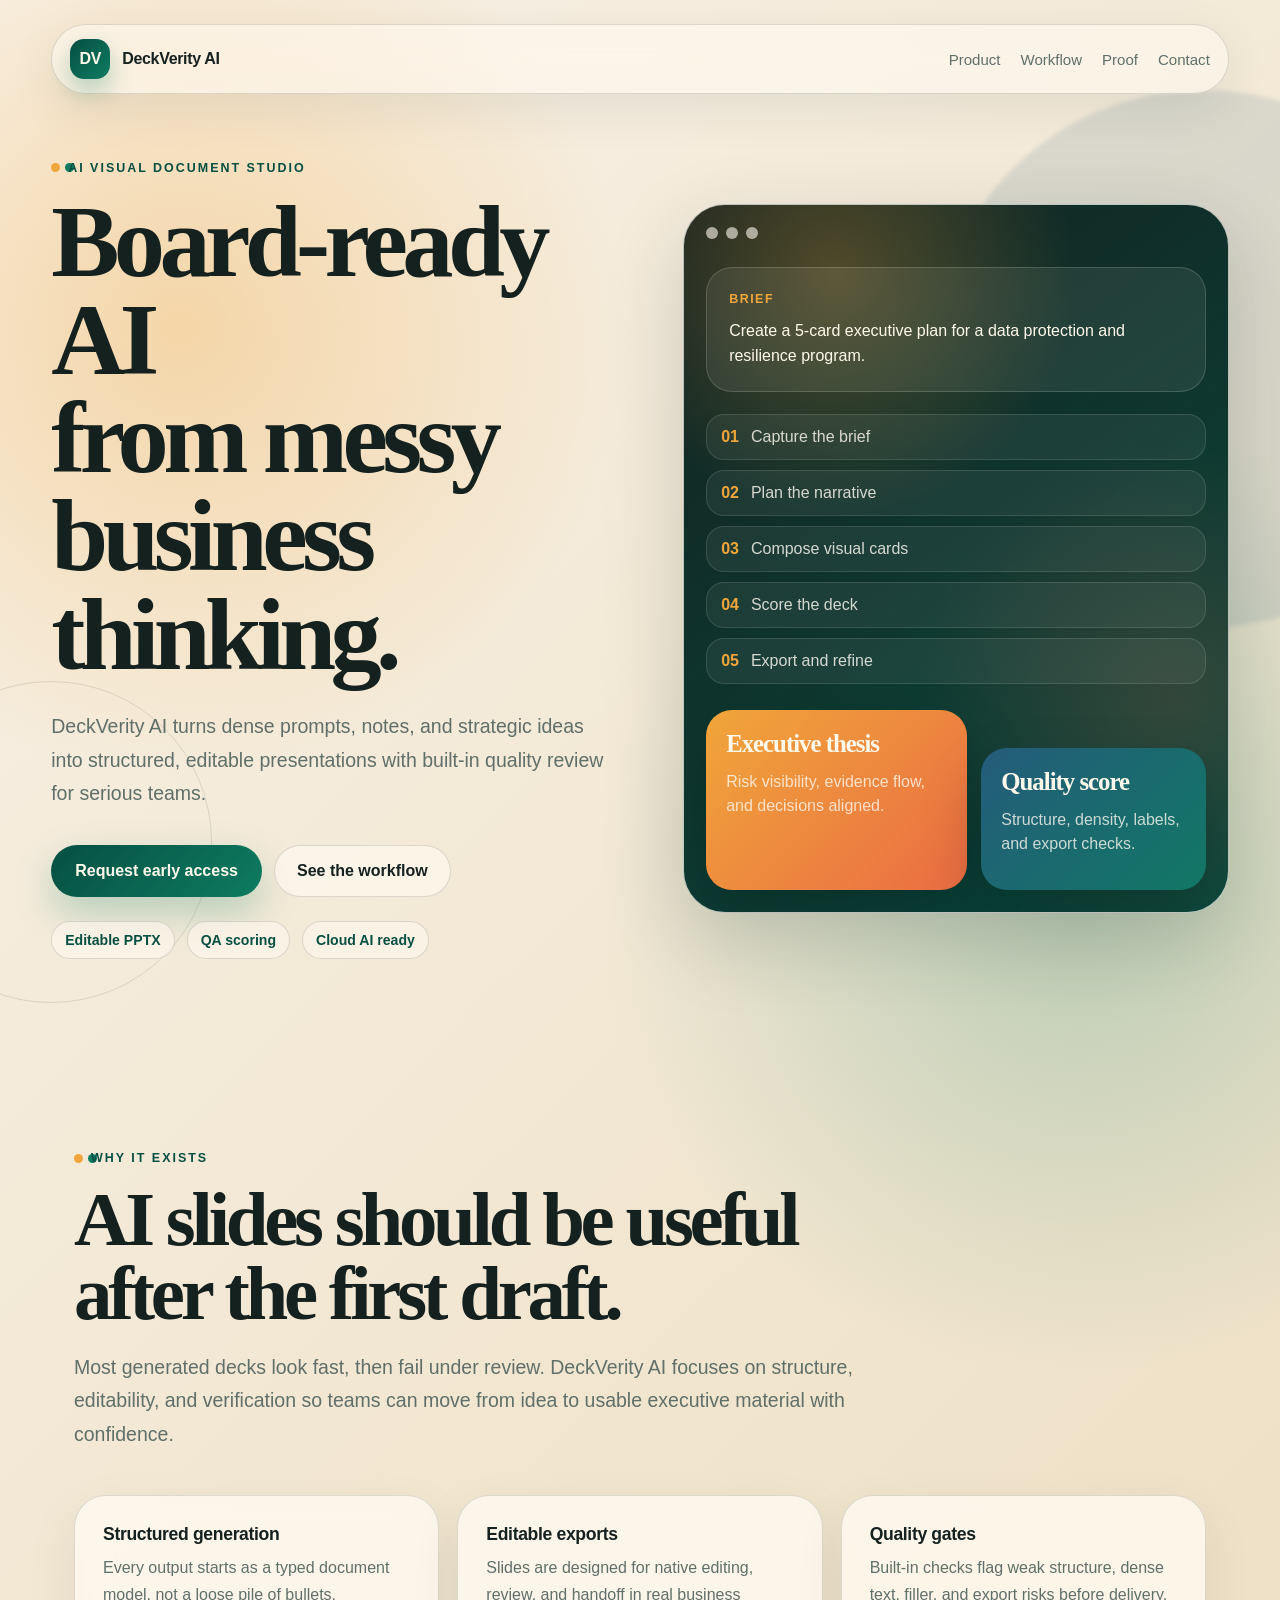
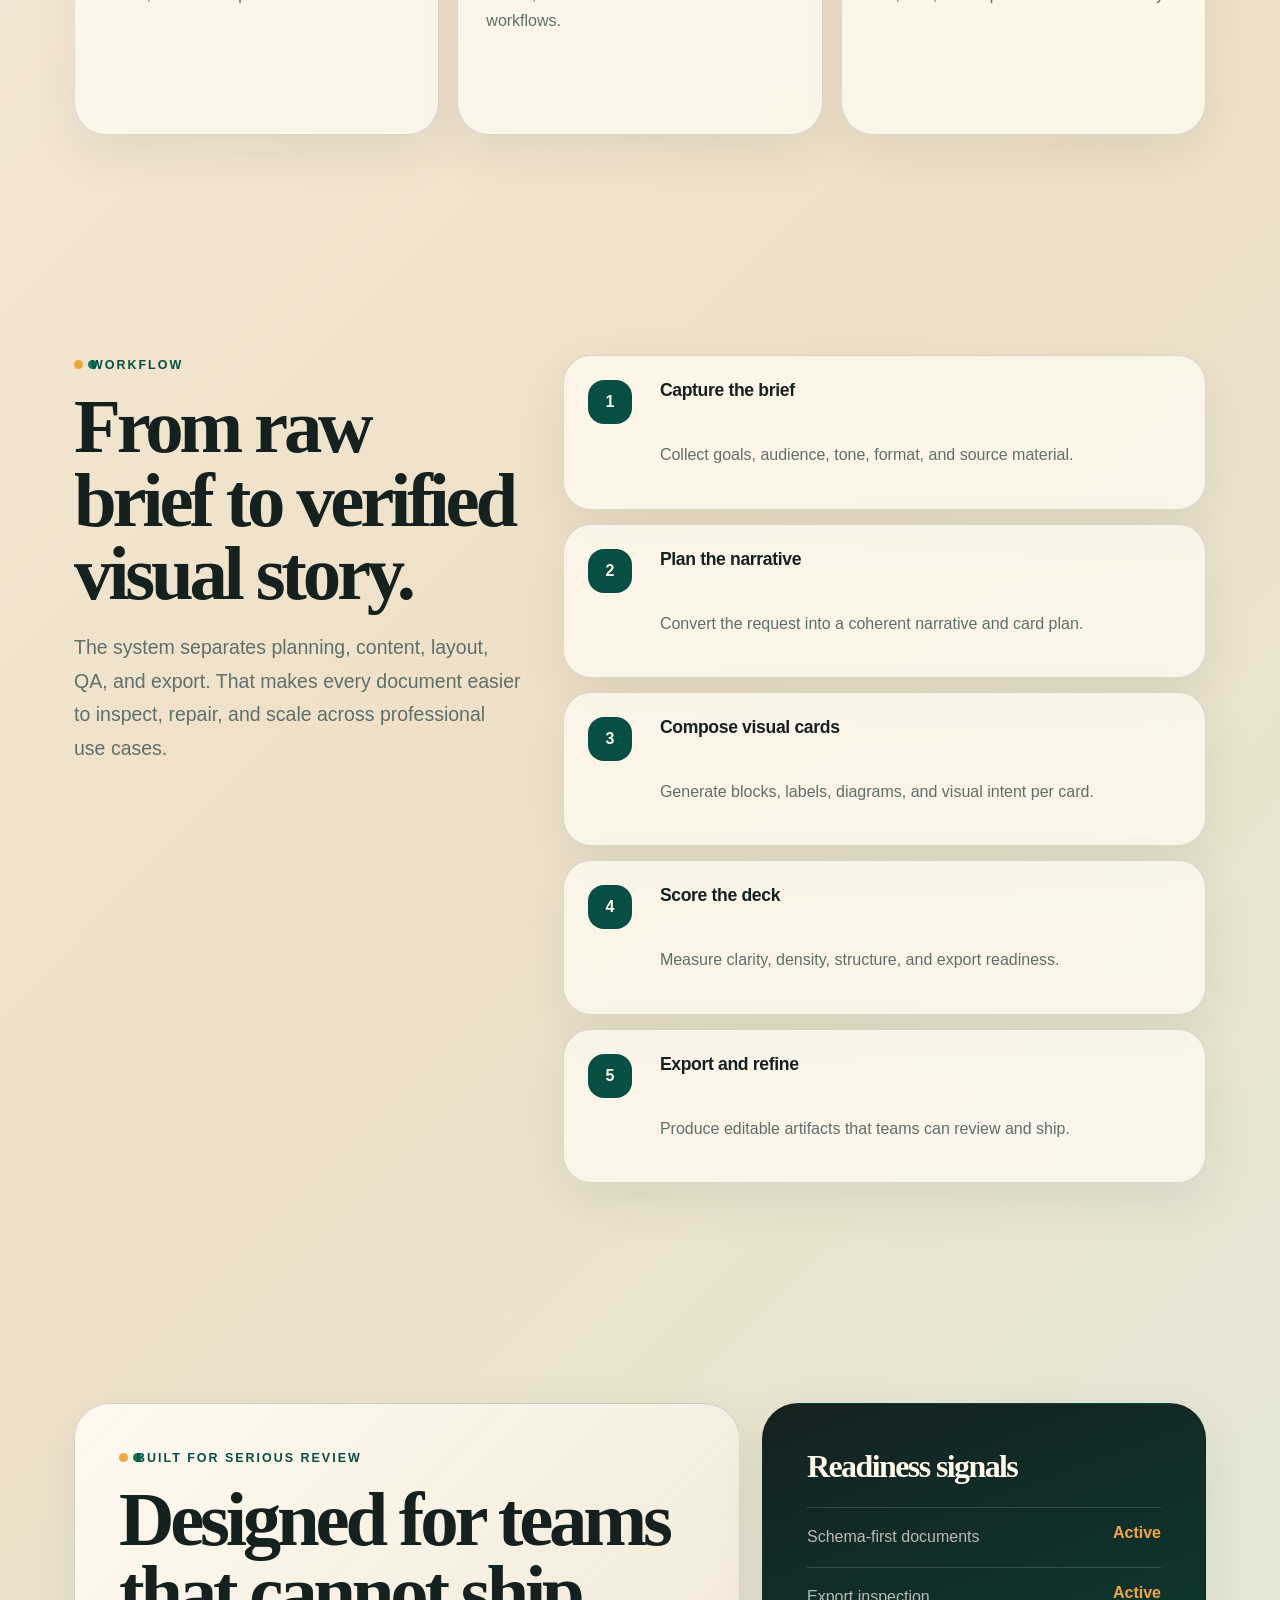
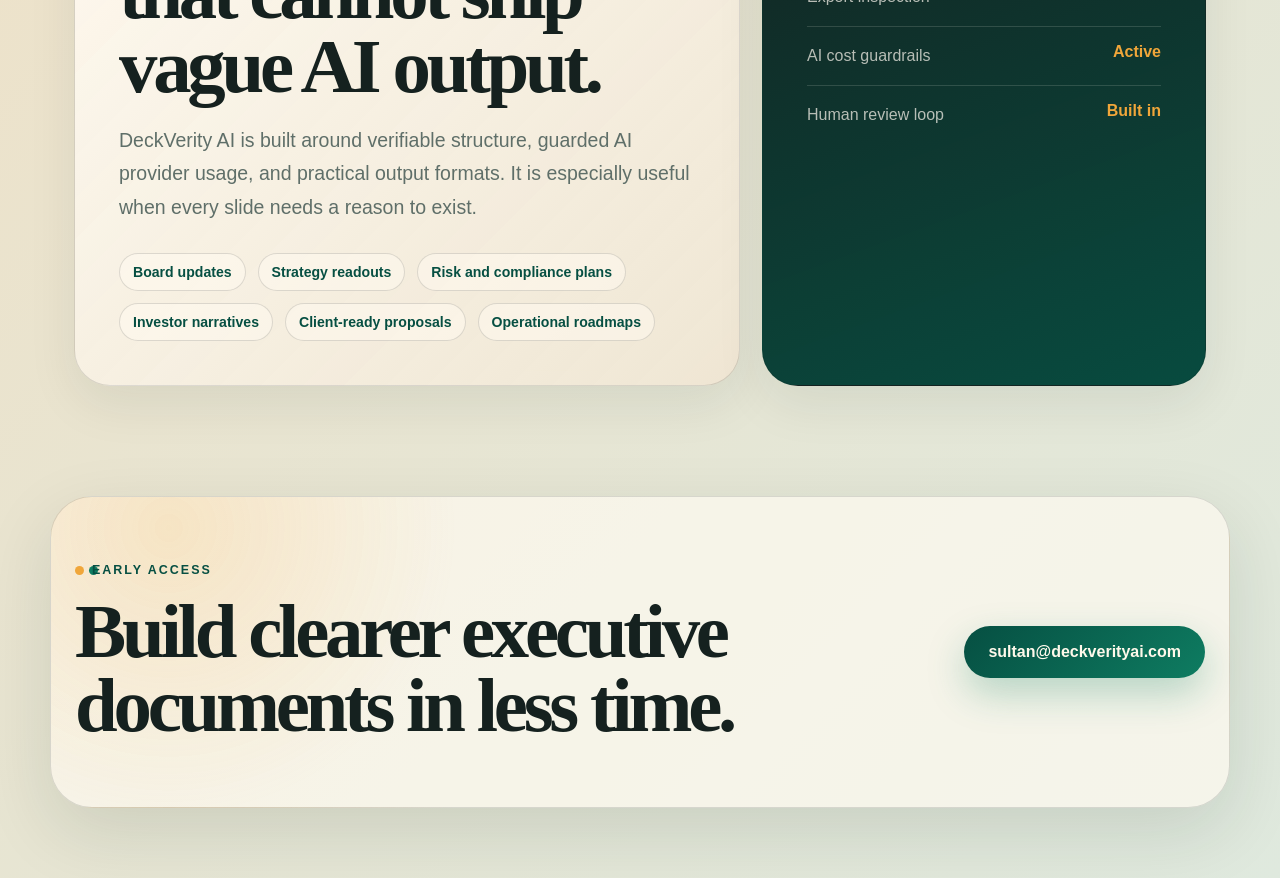
==== index.html @ cd932d47 "Deploy DeckVerity AI landing page" ====
<!doctype html>
<html lang="en">
  <head>
    <meta charset="UTF-8" />
    <meta name="viewport" content="width=device-width, initial-scale=1.0" />
    <title>DeckVerity AI</title>
    <style>
      body { margin: 0; }
    </style>
    <script type="module" crossorigin src="/assets/index-Dp0NzWMW.js"></script>
    <link rel="stylesheet" crossorigin href="/assets/index-F34kHirM.css">
  </head>
  <body>
    <div id="root"></div>
  </body>
</html>
---- assets/index-F34kHirM.css ----
:root{--ink: #15211f;--muted: #5f6f69;--paper: #f6f0e5;--paper-deep: #eadfc9;--card: rgba(255, 250, 241, .78);--line: rgba(21, 33, 31, .14);--green: #0e7c61;--green-dark: #064f42;--amber: #f0a63a;--coral: #e95f45;--blue: #245c7a;--shadow: 0 26px 80px rgba(16, 38, 32, .18);color:var(--ink);font-family:Aptos Display,Trebuchet MS,Gill Sans,sans-serif;background:var(--paper)}*{box-sizing:border-box}html{scroll-behavior:smooth}body{margin:0;min-width:320px;background:radial-gradient(circle at 14% 8%,rgba(240,166,58,.34),transparent 28rem),radial-gradient(circle at 84% 22%,rgba(14,124,97,.24),transparent 30rem),linear-gradient(135deg,#f8f1e6,#efe1c7 52%,#dfe9de)}a{color:inherit;text-decoration:none}.site-shell{overflow:hidden}.hero-section{position:relative;min-height:100vh;padding:24px clamp(18px,4vw,72px) 80px}.hero-section:before,.hero-section:after{position:absolute;content:"";border-radius:999px;pointer-events:none}.hero-section:before{width:42vw;height:42vw;right:-15vw;top:10vh;background:#245c7a1f;filter:blur(2px)}.hero-section:after{width:320px;height:320px;left:-110px;bottom:4vh;border:1px solid rgba(21,33,31,.12)}.nav-bar{position:relative;z-index:3;display:flex;align-items:center;justify-content:space-between;gap:24px;max-width:1180px;margin:0 auto;padding:14px 18px;border:1px solid var(--line);border-radius:999px;background:#fffaf18f;-webkit-backdrop-filter:blur(18px);backdrop-filter:blur(18px);box-shadow:0 14px 50px #10262014}.brand{display:inline-flex;align-items:center;gap:12px;font-weight:800;letter-spacing:-.02em}.brand-mark{display:grid;width:40px;height:40px;place-items:center;border-radius:14px;color:#fff9eb;background:linear-gradient(135deg,var(--green-dark),var(--green)),var(--green);box-shadow:0 12px 26px #0e7c614d}.nav-links{display:flex;align-items:center;gap:20px;color:var(--muted);font-size:.94rem}.nav-links a{transition:color .18s ease,transform .18s ease}.nav-links a:hover{color:var(--green-dark);transform:translateY(-1px)}.hero-grid{position:relative;z-index:2;display:grid;grid-template-columns:minmax(0,1.02fr) minmax(360px,.98fr);gap:clamp(28px,5vw,76px);align-items:center;max-width:1180px;margin:64px auto 0}.hero-copy{min-width:0;animation:rise-in .52s ease both}.eyebrow{display:inline-flex;width:fit-content;align-items:center;gap:8px;margin-bottom:18px;color:var(--green-dark);font-size:.78rem;font-weight:800;letter-spacing:.16em;text-transform:uppercase}.eyebrow:before{width:9px;height:9px;content:"";border-radius:99px;background:var(--amber);box-shadow:14px 0 0 var(--green)}h1,h2,h3,p{margin-top:0}h1,h2{font-family:Georgia,Iowan Old Style,Palatino Linotype,serif;line-height:.96;letter-spacing:-.055em}h1{max-width:770px;margin-bottom:26px;color:var(--ink);font-size:clamp(3.8rem,8vw,6.9rem)}h1 span{display:block}h2{margin-bottom:20px;font-size:clamp(2.6rem,6vw,5.4rem)}h3{margin-bottom:10px;font-size:1.1rem;letter-spacing:-.02em}.hero-lede,.section-heading p,.workflow-copy p,.proof-card p{color:var(--muted);font-size:clamp(1.02rem,1.6vw,1.22rem);line-height:1.72}.hero-lede{max-width:650px}.hero-actions,.hero-metrics,.use-case-list{display:flex;flex-wrap:wrap;gap:12px}.hero-actions{margin:34px 0 24px}.primary-action,.secondary-action{display:inline-flex;align-items:center;justify-content:center;min-height:52px;border-radius:999px;font-weight:800;transition:transform .18s ease,box-shadow .18s ease,background .18s ease}.primary-action{padding:0 24px;color:#fff9eb;background:linear-gradient(135deg,var(--green-dark),var(--green));box-shadow:0 16px 38px #0e7c6145}.secondary-action{padding:0 22px;border:1px solid var(--line);background:#fffaf19e}.primary-action:hover,.secondary-action:hover{transform:translateY(-2px);box-shadow:0 18px 44px #10262024}.hero-metrics span,.use-case-list span{padding:10px 13px;border:1px solid var(--line);border-radius:999px;color:var(--green-dark);background:#fffaf18a;font-size:.88rem;font-weight:700}.product-preview{position:relative;overflow:hidden;min-width:0;min-height:560px;padding:22px;border:1px solid rgba(255,250,241,.72);border-radius:42px;background:linear-gradient(145deg,#15211ff2,#064f42e6),var(--ink);box-shadow:var(--shadow);animation:rise-in .56s .1s ease both}.product-preview:before{position:absolute;top:0;right:0;bottom:0;left:0;content:"";background:radial-gradient(circle at 28% 10%,rgba(240,166,58,.28),transparent 15rem),radial-gradient(circle at 90% 70%,rgba(233,95,69,.18),transparent 16rem)}.preview-toolbar,.prompt-card,.generation-rail,.slide-stack{position:relative;z-index:1}.preview-toolbar{display:flex;gap:8px;margin-bottom:28px}.preview-toolbar span{width:12px;height:12px;border-radius:999px;background:#fffaf199}.prompt-card{padding:22px;border:1px solid rgba(255,250,241,.16);border-radius:26px;color:#fff9eb;background:#fffaf114;line-height:1.55}.prompt-label{display:block;margin-bottom:10px;color:var(--amber);font-size:.78rem;font-weight:900;letter-spacing:.12em;text-transform:uppercase}.generation-rail{display:grid;gap:10px;margin:22px 0}.rail-item{display:flex;align-items:center;gap:12px;padding:13px 14px;border:1px solid rgba(255,250,241,.12);border-radius:18px;color:#fffaf1d1;background:#fffaf10f}.rail-item span{color:var(--amber);font-weight:900}.slide-stack{display:grid;grid-template-columns:1fr .86fr;gap:14px;align-items:end;margin-top:26px}.mini-slide{min-height:180px;padding:20px;border-radius:26px;color:#fff9eb;box-shadow:0 28px 60px #00000038}.mini-slide strong,.mini-slide span{display:block}.mini-slide strong{margin-bottom:12px;font-family:Georgia,Iowan Old Style,serif;font-size:1.55rem;letter-spacing:-.04em}.mini-slide span{color:#fffaf1c7;line-height:1.52}.slide-one{background:linear-gradient(135deg,#f0a63af2,#e95f45d1),var(--amber)}.slide-two{min-height:142px;background:linear-gradient(135deg,#245c7aeb,#0e7c61db),var(--blue)}.section-band,.workflow-section,.proof-section,.cta-section{position:relative;max-width:1180px;margin:0 auto;padding:110px clamp(18px,4vw,24px)}.section-heading{max-width:860px;margin-bottom:44px}.pillar-grid{display:grid;grid-template-columns:repeat(3,minmax(0,1fr));gap:18px}.pillar-card,.timeline-card,.proof-card,.assurance-panel{border:1px solid var(--line);background:var(--card);-webkit-backdrop-filter:blur(16px);backdrop-filter:blur(16px);box-shadow:0 18px 50px #10262014}.pillar-card{min-height:240px;padding:28px;border-radius:32px}.pillar-card p,.timeline-card p,.assurance-row span{color:var(--muted);line-height:1.65}.workflow-section{display:grid;grid-template-columns:minmax(0,.82fr) minmax(0,1.18fr);gap:42px;align-items:start}.workflow-copy{position:sticky;top:28px}.timeline{display:grid;gap:14px}.timeline-card{display:grid;grid-template-columns:54px 1fr;gap:18px;padding:24px;border-radius:28px}.timeline-card span{display:grid;width:44px;height:44px;place-items:center;border-radius:16px;color:#fff9eb;background:var(--green-dark);font-weight:900}.timeline-card h3,.timeline-card p{grid-column:2}.proof-section{display:grid;grid-template-columns:minmax(0,1.2fr) minmax(320px,.8fr);gap:22px}.proof-card,.assurance-panel{border-radius:36px;padding:clamp(26px,4vw,44px)}.proof-card{background:linear-gradient(135deg,#fffaf1d1,#eadfc9b3),var(--card)}.use-case-list{margin-top:28px}.assurance-panel{color:#fff9eb;background:linear-gradient(160deg,#15211ff2,#064f42e8),var(--ink)}.assurance-panel h3{margin-bottom:22px;font-family:Georgia,Iowan Old Style,serif;font-size:2rem;letter-spacing:-.05em}.assurance-row{display:flex;justify-content:space-between;gap:16px;padding:16px 0;border-top:1px solid rgba(255,250,241,.14)}.assurance-row span{color:#fffaf1b3}.assurance-row strong{color:var(--amber)}.cta-section{display:flex;align-items:center;justify-content:space-between;gap:24px;margin-bottom:70px;padding-top:64px;padding-bottom:64px;border:1px solid var(--line);border-radius:42px;background:radial-gradient(circle at 10% 10%,rgba(240,166,58,.2),transparent 18rem),#fffaf1a8;box-shadow:0 24px 70px #1026201f}.cta-section h2{max-width:720px;margin-bottom:0}@keyframes rise-in{0%{opacity:.96;transform:translateY(24px)}to{opacity:1;transform:translateY(0)}}@media (max-width: 920px){.nav-bar,.hero-grid,.workflow-section,.proof-section,.cta-section{display:flex;flex-direction:column}.nav-bar{align-items:stretch;border-radius:28px}.nav-links{justify-content:space-between;overflow-x:auto}.hero-grid{margin-top:58px}.hero-copy,.product-preview{max-width:100%;min-width:0;width:100%}.product-preview{width:100%;min-height:560px}.pillar-grid{grid-template-columns:1fr}.workflow-copy{position:static}.cta-section{align-items:flex-start}}@media (max-width: 560px){.hero-section{padding:14px 20px 70px;overflow:hidden}.hero-copy,.product-preview{max-width:min(300px,calc(100vw - 40px));width:min(300px,calc(100vw - 40px));margin-inline:auto}h1{max-width:min(300px,calc(100vw - 40px));font-size:clamp(2.15rem,8.8vw,2.55rem);line-height:1.02;overflow-wrap:normal}.hero-lede{max-width:min(300px,calc(100vw - 40px));font-size:1rem;overflow-wrap:break-word}.nav-links{gap:14px;font-size:.86rem}.hero-actions a,.cta-section .primary-action{width:100%}.product-preview{min-height:auto;border-radius:30px;padding:18px}.slide-stack,.timeline-card{grid-template-columns:1fr}.timeline-card h3,.timeline-card p{grid-column:auto}}
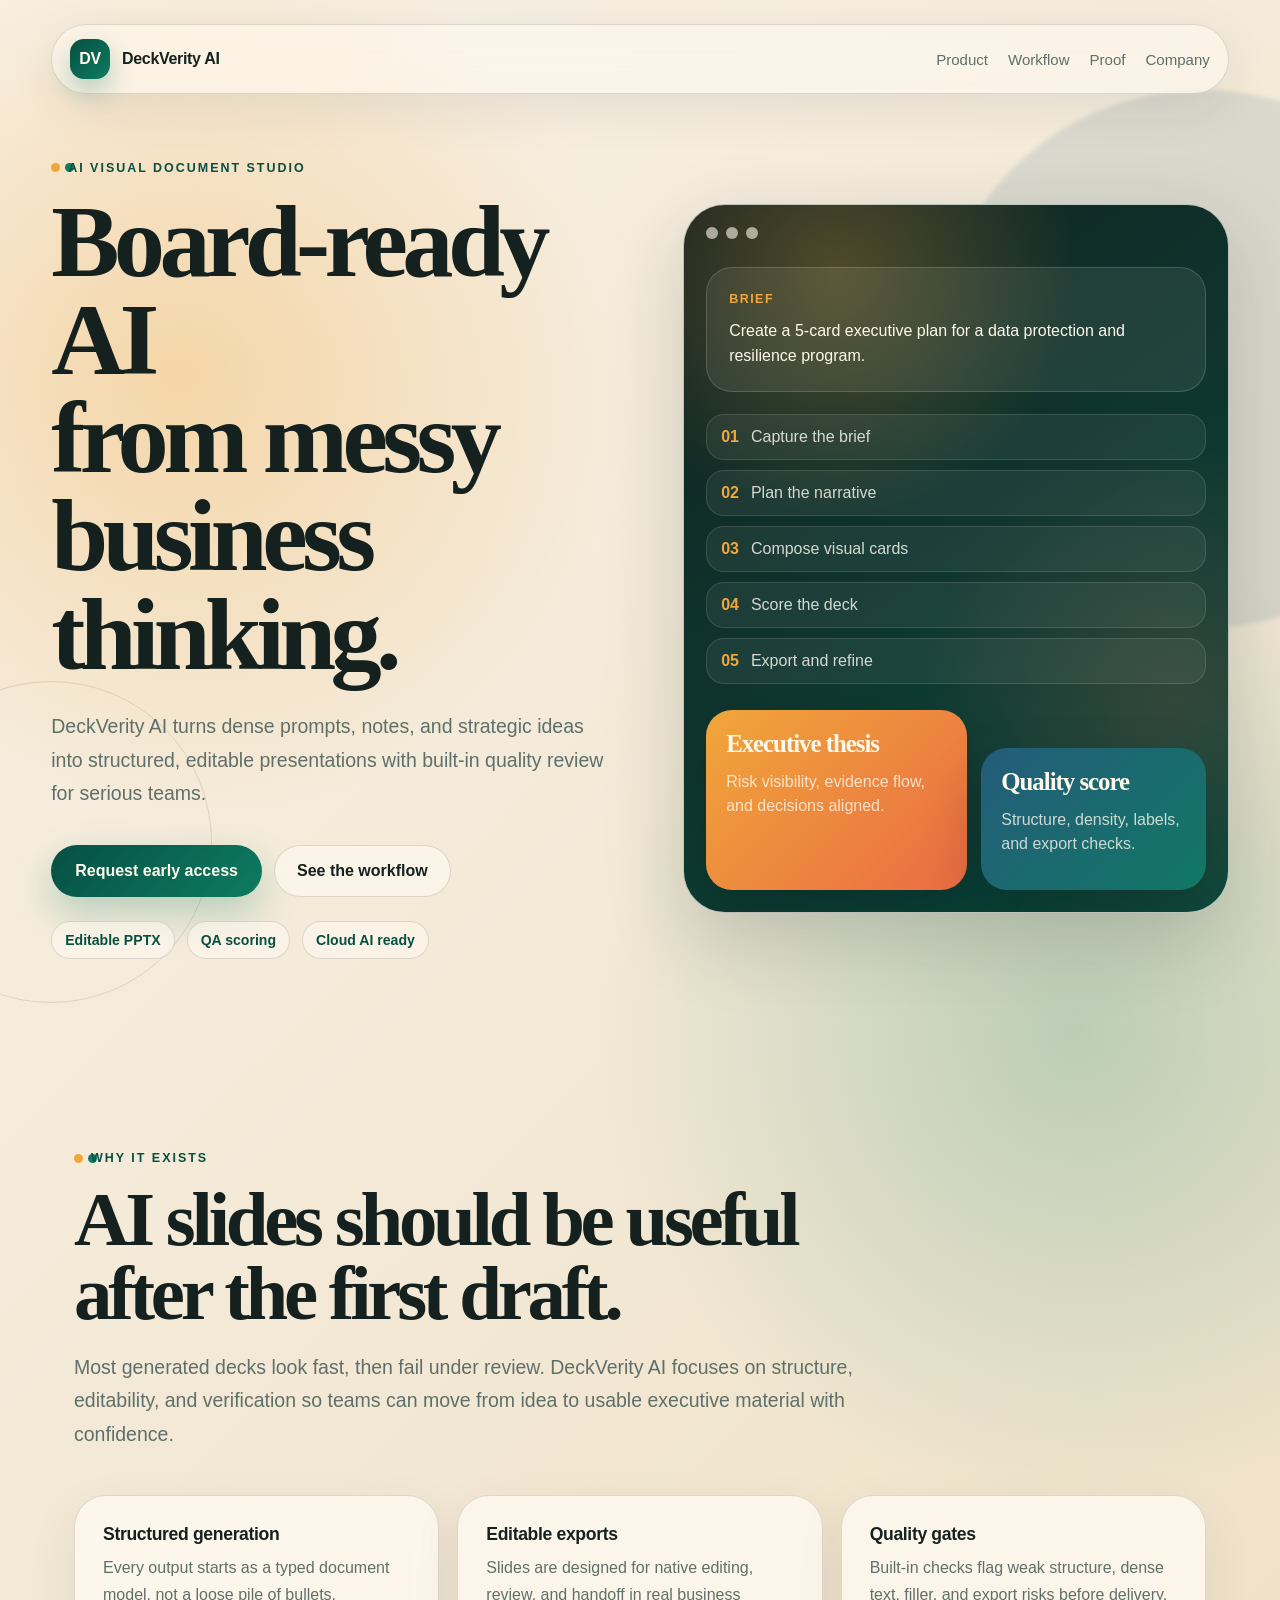
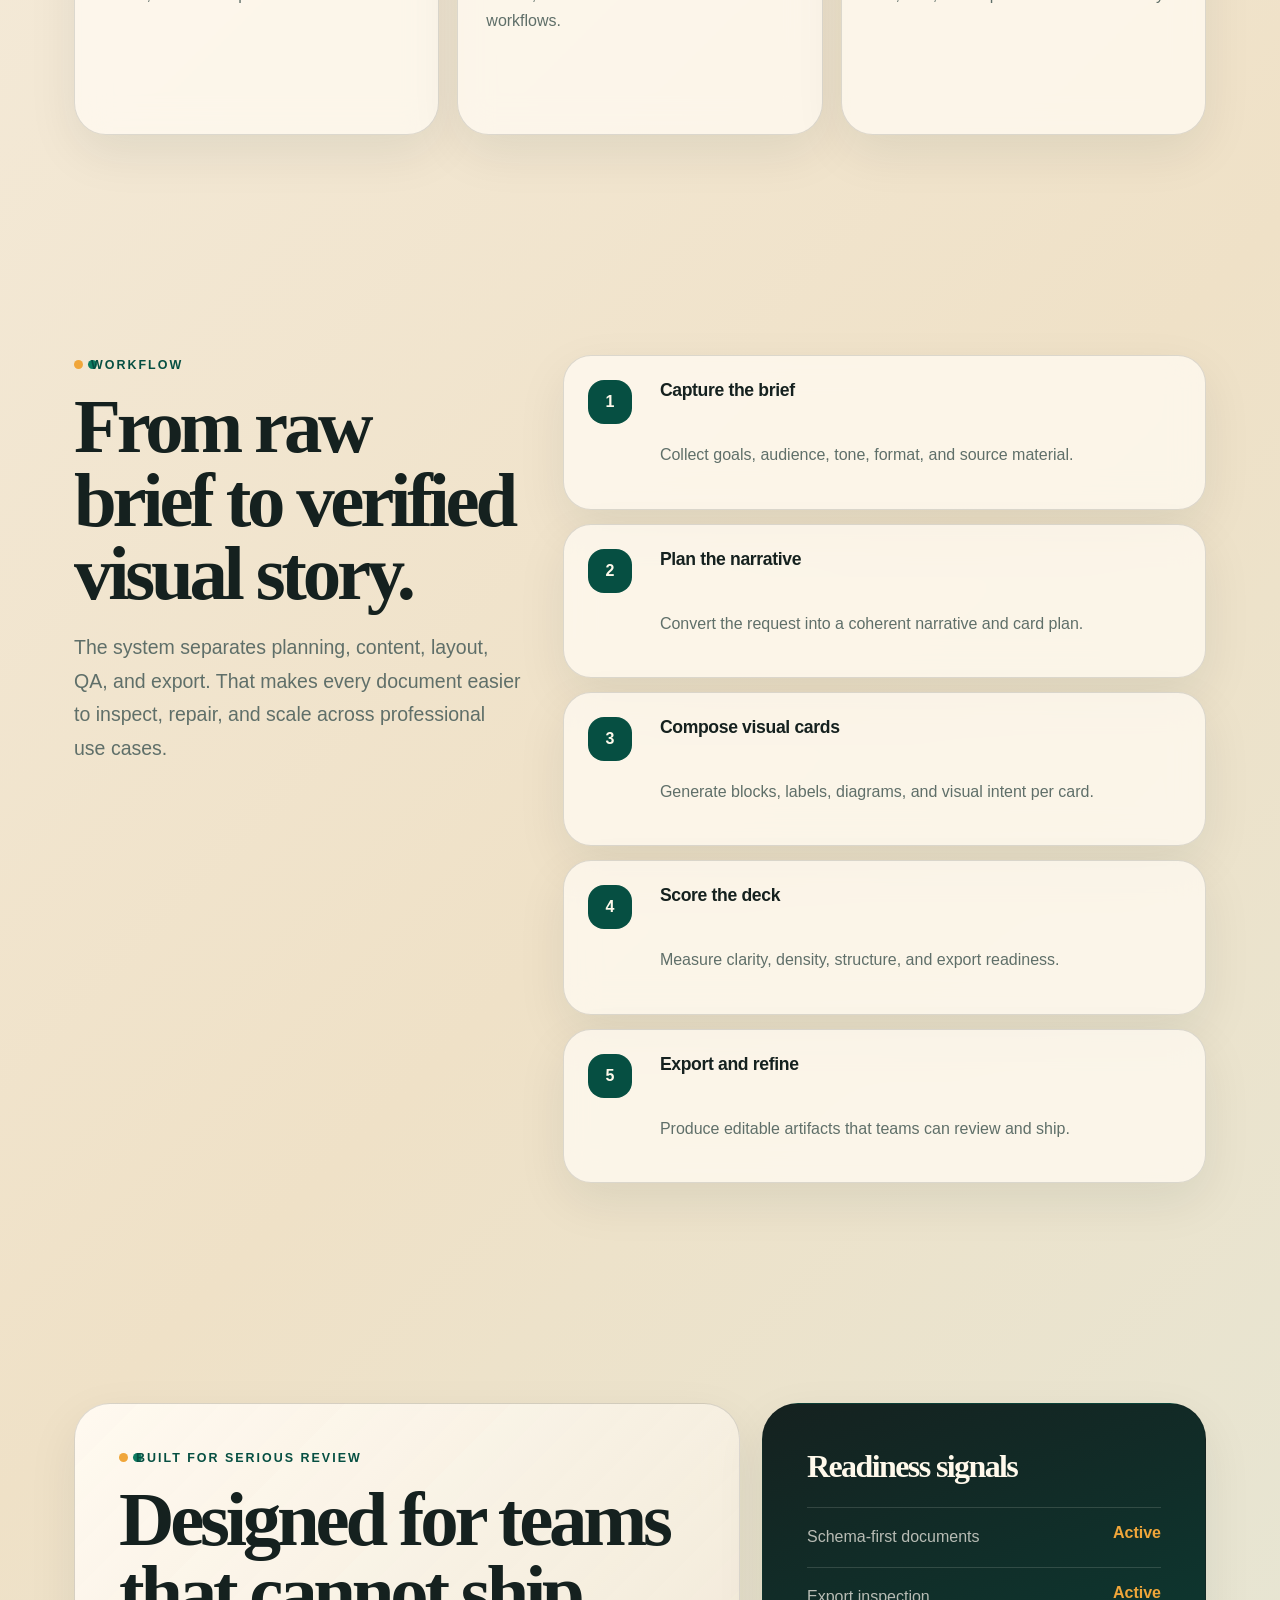
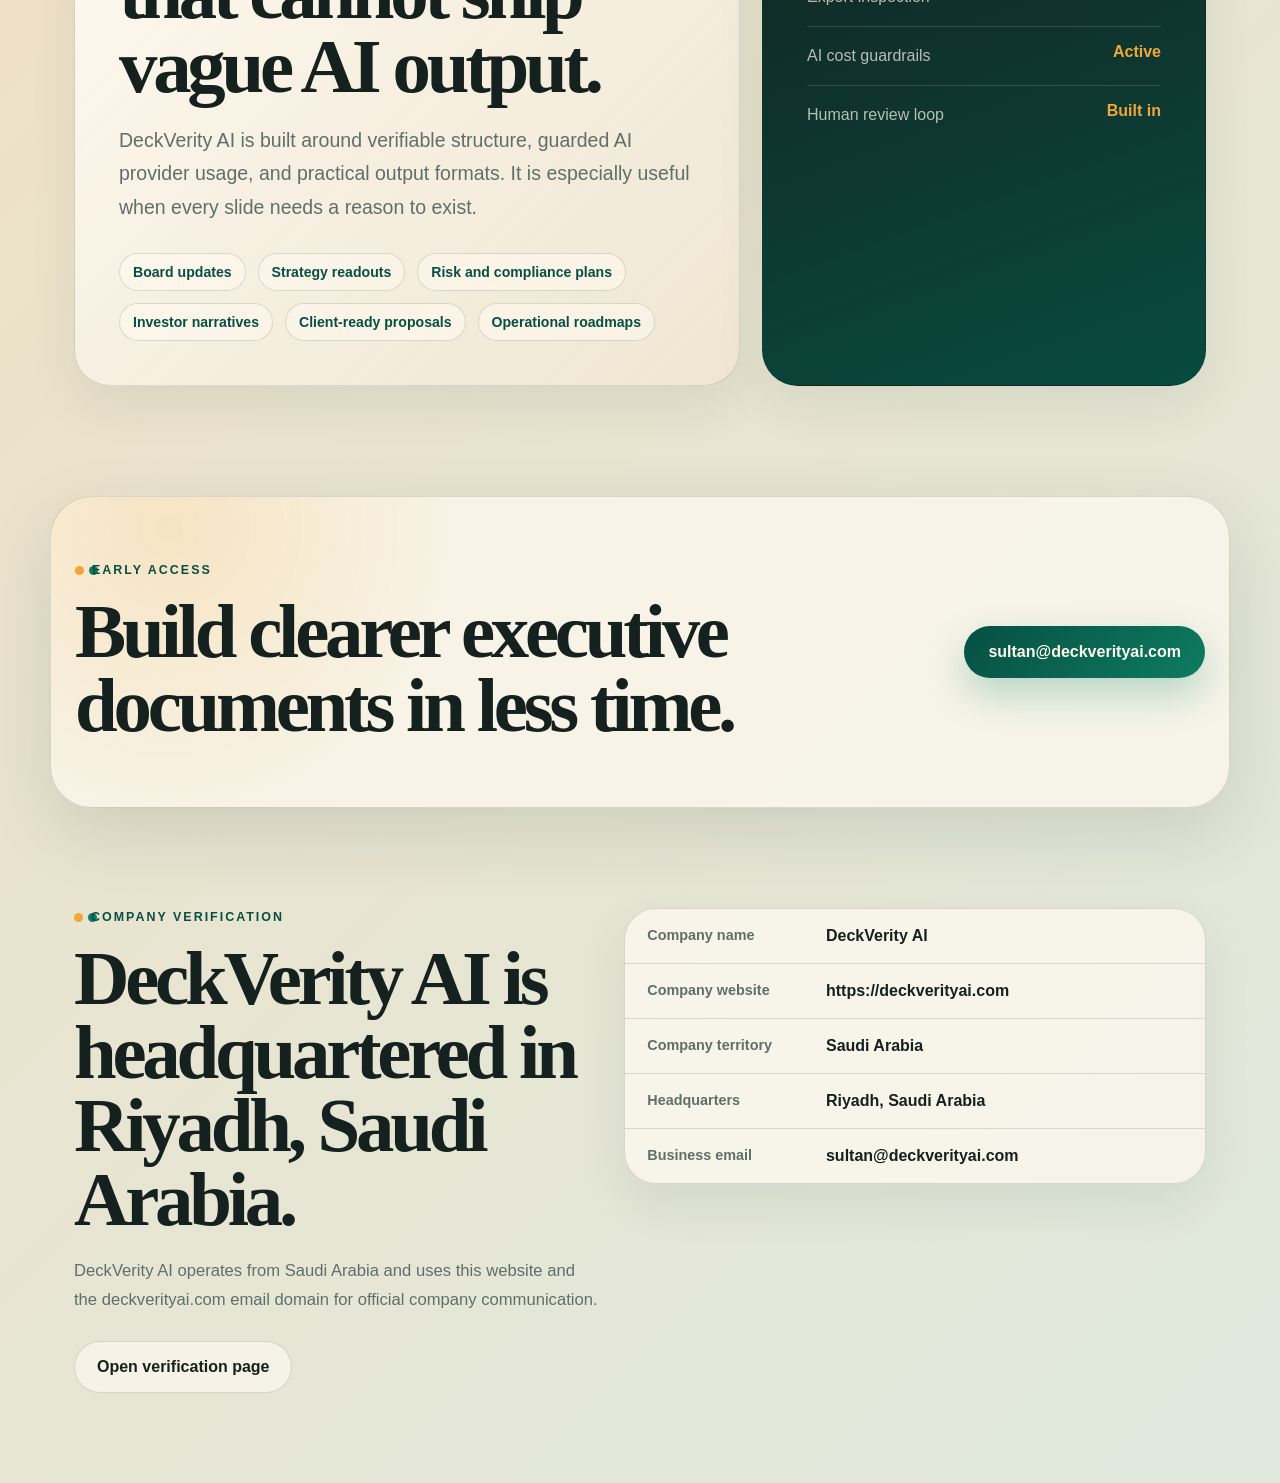
==== commit 3c826943: "Update DeckVerity AI verification page" ====
--- a/index.html
+++ b/index.html
@@ -1,14 +1,44 @@
 <!doctype html>
 <html lang="en">
   <head>
-    <meta charset="UTF-8" />
-    <meta name="viewport" content="width=device-width, initial-scale=1.0" />
+    <meta charset="UTF-8" />
+    <meta name="viewport" content="width=device-width, initial-scale=1.0" />
     <title>DeckVerity AI</title>
+    <meta
+      name="description"
+      content="DeckVerity AI is an AI visual document studio headquartered in Riyadh, Saudi Arabia."
+    />
+    <link rel="canonical" href="https://deckverityai.com/" />
+    <meta property="og:title" content="DeckVerity AI" />
+    <meta
+      property="og:description"
+      content="AI visual document studio headquartered in Riyadh, Saudi Arabia."
+    />
+    <meta property="og:url" content="https://deckverityai.com/" />
+    <meta property="og:type" content="website" />
+    <script type="application/ld+json">
+      {
+        "@context": "https://schema.org",
+        "@type": "Organization",
+        "name": "DeckVerity AI",
+        "url": "https://deckverityai.com/",
+        "email": "sultan@deckverityai.com",
+        "address": {
+          "@type": "PostalAddress",
+          "addressLocality": "Riyadh",
+          "addressCountry": "SA"
+        },
+        "foundingLocation": {
+          "@type": "Place",
+          "name": "Riyadh, Saudi Arabia"
+        }
+      }
+    </script>
     <style>
       body { margin: 0; }
     </style>
-    <script type="module" crossorigin src="/assets/index-Dp0NzWMW.js"></script>
-    <link rel="stylesheet" crossorigin href="/assets/index-F34kHirM.css">
+    <script type="module" crossorigin src="/assets/index-CPXfScIg.js"></script>
+    <link rel="stylesheet" crossorigin href="/assets/index-DILgNaNb.css">
   </head>
   <body>
     <div id="root"></div>
--- a/assets/index-DILgNaNb.css
+++ b/assets/index-DILgNaNb.css
@@ -0,0 +1 @@
+:root{--ink: #15211f;--muted: #5f6f69;--paper: #f6f0e5;--paper-deep: #eadfc9;--card: rgba(255, 250, 241, .78);--line: rgba(21, 33, 31, .14);--green: #0e7c61;--green-dark: #064f42;--amber: #f0a63a;--coral: #e95f45;--blue: #245c7a;--shadow: 0 26px 80px rgba(16, 38, 32, .18);color:var(--ink);font-family:Aptos Display,Trebuchet MS,Gill Sans,sans-serif;background:var(--paper)}*{box-sizing:border-box}html{scroll-behavior:smooth}body{margin:0;min-width:320px;background:radial-gradient(circle at 14% 8%,rgba(240,166,58,.34),transparent 28rem),radial-gradient(circle at 84% 22%,rgba(14,124,97,.24),transparent 30rem),linear-gradient(135deg,#f8f1e6,#efe1c7 52%,#dfe9de)}a{color:inherit;text-decoration:none}.site-shell{overflow:hidden}.hero-section{position:relative;min-height:100vh;padding:24px clamp(18px,4vw,72px) 80px}.hero-section:before,.hero-section:after{position:absolute;content:"";border-radius:999px;pointer-events:none}.hero-section:before{width:42vw;height:42vw;right:-15vw;top:10vh;background:#245c7a1f;filter:blur(2px)}.hero-section:after{width:320px;height:320px;left:-110px;bottom:4vh;border:1px solid rgba(21,33,31,.12)}.nav-bar{position:relative;z-index:3;display:flex;align-items:center;justify-content:space-between;gap:24px;max-width:1180px;margin:0 auto;padding:14px 18px;border:1px solid var(--line);border-radius:999px;background:#fffaf18f;-webkit-backdrop-filter:blur(18px);backdrop-filter:blur(18px);box-shadow:0 14px 50px #10262014}.brand{display:inline-flex;align-items:center;gap:12px;font-weight:800;letter-spacing:-.02em}.brand-mark{display:grid;width:40px;height:40px;place-items:center;border-radius:14px;color:#fff9eb;background:linear-gradient(135deg,var(--green-dark),var(--green)),var(--green);box-shadow:0 12px 26px #0e7c614d}.nav-links{display:flex;align-items:center;gap:20px;color:var(--muted);font-size:.94rem}.nav-links a{transition:color .18s ease,transform .18s ease}.nav-links a:hover{color:var(--green-dark);transform:translateY(-1px)}.hero-grid{position:relative;z-index:2;display:grid;grid-template-columns:minmax(0,1.02fr) minmax(360px,.98fr);gap:clamp(28px,5vw,76px);align-items:center;max-width:1180px;margin:64px auto 0}.hero-copy{min-width:0;animation:rise-in .52s ease both}.eyebrow{display:inline-flex;width:fit-content;align-items:center;gap:8px;margin-bottom:18px;color:var(--green-dark);font-size:.78rem;font-weight:800;letter-spacing:.16em;text-transform:uppercase}.eyebrow:before{width:9px;height:9px;content:"";border-radius:99px;background:var(--amber);box-shadow:14px 0 0 var(--green)}h1,h2,h3,p{margin-top:0}h1,h2{font-family:Georgia,Iowan Old Style,Palatino Linotype,serif;line-height:.96;letter-spacing:-.055em}h1{max-width:770px;margin-bottom:26px;color:var(--ink);font-size:clamp(3.8rem,8vw,6.9rem)}h1 span{display:block}h2{margin-bottom:20px;font-size:clamp(2.6rem,6vw,5.4rem)}h3{margin-bottom:10px;font-size:1.1rem;letter-spacing:-.02em}.hero-lede,.section-heading p,.workflow-copy p,.proof-card p{color:var(--muted);font-size:clamp(1.02rem,1.6vw,1.22rem);line-height:1.72}.hero-lede{max-width:650px}.hero-actions,.hero-metrics,.use-case-list{display:flex;flex-wrap:wrap;gap:12px}.hero-actions{margin:34px 0 24px}.primary-action,.secondary-action{display:inline-flex;align-items:center;justify-content:center;min-height:52px;border-radius:999px;font-weight:800;transition:transform .18s ease,box-shadow .18s ease,background .18s ease}.primary-action{padding:0 24px;color:#fff9eb;background:linear-gradient(135deg,var(--green-dark),var(--green));box-shadow:0 16px 38px #0e7c6145}.secondary-action{padding:0 22px;border:1px solid var(--line);background:#fffaf19e}.primary-action:hover,.secondary-action:hover{transform:translateY(-2px);box-shadow:0 18px 44px #10262024}.hero-metrics span,.use-case-list span{padding:10px 13px;border:1px solid var(--line);border-radius:999px;color:var(--green-dark);background:#fffaf18a;font-size:.88rem;font-weight:700}.product-preview{position:relative;overflow:hidden;min-width:0;min-height:560px;padding:22px;border:1px solid rgba(255,250,241,.72);border-radius:42px;background:linear-gradient(145deg,#15211ff2,#064f42e6),var(--ink);box-shadow:var(--shadow);animation:rise-in .56s .1s ease both}.product-preview:before{position:absolute;top:0;right:0;bottom:0;left:0;content:"";background:radial-gradient(circle at 28% 10%,rgba(240,166,58,.28),transparent 15rem),radial-gradient(circle at 90% 70%,rgba(233,95,69,.18),transparent 16rem)}.preview-toolbar,.prompt-card,.generation-rail,.slide-stack{position:relative;z-index:1}.preview-toolbar{display:flex;gap:8px;margin-bottom:28px}.preview-toolbar span{width:12px;height:12px;border-radius:999px;background:#fffaf199}.prompt-card{padding:22px;border:1px solid rgba(255,250,241,.16);border-radius:26px;color:#fff9eb;background:#fffaf114;line-height:1.55}.prompt-label{display:block;margin-bottom:10px;color:var(--amber);font-size:.78rem;font-weight:900;letter-spacing:.12em;text-transform:uppercase}.generation-rail{display:grid;gap:10px;margin:22px 0}.rail-item{display:flex;align-items:center;gap:12px;padding:13px 14px;border:1px solid rgba(255,250,241,.12);border-radius:18px;color:#fffaf1d1;background:#fffaf10f}.rail-item span{color:var(--amber);font-weight:900}.slide-stack{display:grid;grid-template-columns:1fr .86fr;gap:14px;align-items:end;margin-top:26px}.mini-slide{min-height:180px;padding:20px;border-radius:26px;color:#fff9eb;box-shadow:0 28px 60px #00000038}.mini-slide strong,.mini-slide span{display:block}.mini-slide strong{margin-bottom:12px;font-family:Georgia,Iowan Old Style,serif;font-size:1.55rem;letter-spacing:-.04em}.mini-slide span{color:#fffaf1c7;line-height:1.52}.slide-one{background:linear-gradient(135deg,#f0a63af2,#e95f45d1),var(--amber)}.slide-two{min-height:142px;background:linear-gradient(135deg,#245c7aeb,#0e7c61db),var(--blue)}.section-band,.workflow-section,.proof-section,.cta-section,.company-section{position:relative;max-width:1180px;margin:0 auto;padding:110px clamp(18px,4vw,24px)}.section-heading{max-width:860px;margin-bottom:44px}.pillar-grid{display:grid;grid-template-columns:repeat(3,minmax(0,1fr));gap:18px}.pillar-card,.timeline-card,.proof-card,.assurance-panel{border:1px solid var(--line);background:var(--card);-webkit-backdrop-filter:blur(16px);backdrop-filter:blur(16px);box-shadow:0 18px 50px #10262014}.pillar-card{min-height:240px;padding:28px;border-radius:32px}.pillar-card p,.timeline-card p,.assurance-row span{color:var(--muted);line-height:1.65}.workflow-section{display:grid;grid-template-columns:minmax(0,.82fr) minmax(0,1.18fr);gap:42px;align-items:start}.workflow-copy{position:sticky;top:28px}.timeline{display:grid;gap:14px}.timeline-card{display:grid;grid-template-columns:54px 1fr;gap:18px;padding:24px;border-radius:28px}.timeline-card span{display:grid;width:44px;height:44px;place-items:center;border-radius:16px;color:#fff9eb;background:var(--green-dark);font-weight:900}.timeline-card h3,.timeline-card p{grid-column:2}.proof-section{display:grid;grid-template-columns:minmax(0,1.2fr) minmax(320px,.8fr);gap:22px}.proof-card,.assurance-panel{border-radius:36px;padding:clamp(26px,4vw,44px)}.proof-card{background:linear-gradient(135deg,#fffaf1d1,#eadfc9b3),var(--card)}.use-case-list{margin-top:28px}.assurance-panel{color:#fff9eb;background:linear-gradient(160deg,#15211ff2,#064f42e8),var(--ink)}.assurance-panel h3{margin-bottom:22px;font-family:Georgia,Iowan Old Style,serif;font-size:2rem;letter-spacing:-.05em}.assurance-row{display:flex;justify-content:space-between;gap:16px;padding:16px 0;border-top:1px solid rgba(255,250,241,.14)}.assurance-row span{color:#fffaf1b3}.assurance-row strong{color:var(--amber)}.cta-section{display:flex;align-items:center;justify-content:space-between;gap:24px;margin-bottom:70px;padding-top:64px;padding-bottom:64px;border:1px solid var(--line);border-radius:42px;background:radial-gradient(circle at 10% 10%,rgba(240,166,58,.2),transparent 18rem),#fffaf1a8;box-shadow:0 24px 70px #1026201f}.cta-section h2{max-width:720px;margin-bottom:0}.company-section{display:grid;grid-template-columns:minmax(0,.95fr) minmax(320px,1.05fr);gap:24px;align-items:start;padding-top:30px;padding-bottom:90px}.company-copy p{max-width:640px;color:var(--muted);font-size:1.04rem;line-height:1.72}.company-copy .secondary-action{width:fit-content;margin-top:10px}.company-facts{display:grid;overflow:hidden;border:1px solid var(--line);border-radius:32px;background:#fffaf1b3;box-shadow:0 18px 50px #10262014}.company-fact{display:grid;grid-template-columns:minmax(150px,.45fr) minmax(0,1fr);gap:18px;padding:18px 22px;border-top:1px solid var(--line)}.company-fact:first-child{border-top:0}.company-fact span{color:var(--muted);font-size:.9rem;font-weight:800}.company-fact strong,.company-fact a{min-width:0;color:var(--ink);font-weight:900;overflow-wrap:anywhere}@keyframes rise-in{0%{opacity:.96;transform:translateY(24px)}to{opacity:1;transform:translateY(0)}}@media (max-width: 920px){.nav-bar,.hero-grid,.workflow-section,.proof-section,.cta-section,.company-section{display:flex;flex-direction:column}.nav-bar{align-items:stretch;border-radius:28px}.nav-links{justify-content:space-between;overflow-x:auto}.hero-grid{margin-top:58px}.hero-copy,.product-preview{max-width:100%;min-width:0;width:100%}.product-preview{width:100%;min-height:560px}.pillar-grid{grid-template-columns:1fr}.workflow-copy{position:static}.cta-section{align-items:flex-start}}@media (max-width: 560px){.hero-section{padding:14px 20px 70px;overflow:hidden}.hero-copy,.product-preview{max-width:min(300px,calc(100vw - 40px));width:min(300px,calc(100vw - 40px));margin-inline:auto}h1{max-width:min(300px,calc(100vw - 40px));font-size:clamp(2.15rem,8.8vw,2.55rem);line-height:1.02;overflow-wrap:normal}.hero-lede{max-width:min(300px,calc(100vw - 40px));font-size:1rem;overflow-wrap:break-word}.nav-links{gap:14px;font-size:.86rem}.hero-actions a,.cta-section .primary-action{width:100%}.product-preview{min-height:auto;border-radius:30px;padding:18px}.slide-stack,.timeline-card{grid-template-columns:1fr}.timeline-card h3,.timeline-card p{grid-column:auto}.company-fact{grid-template-columns:1fr;gap:6px}}
